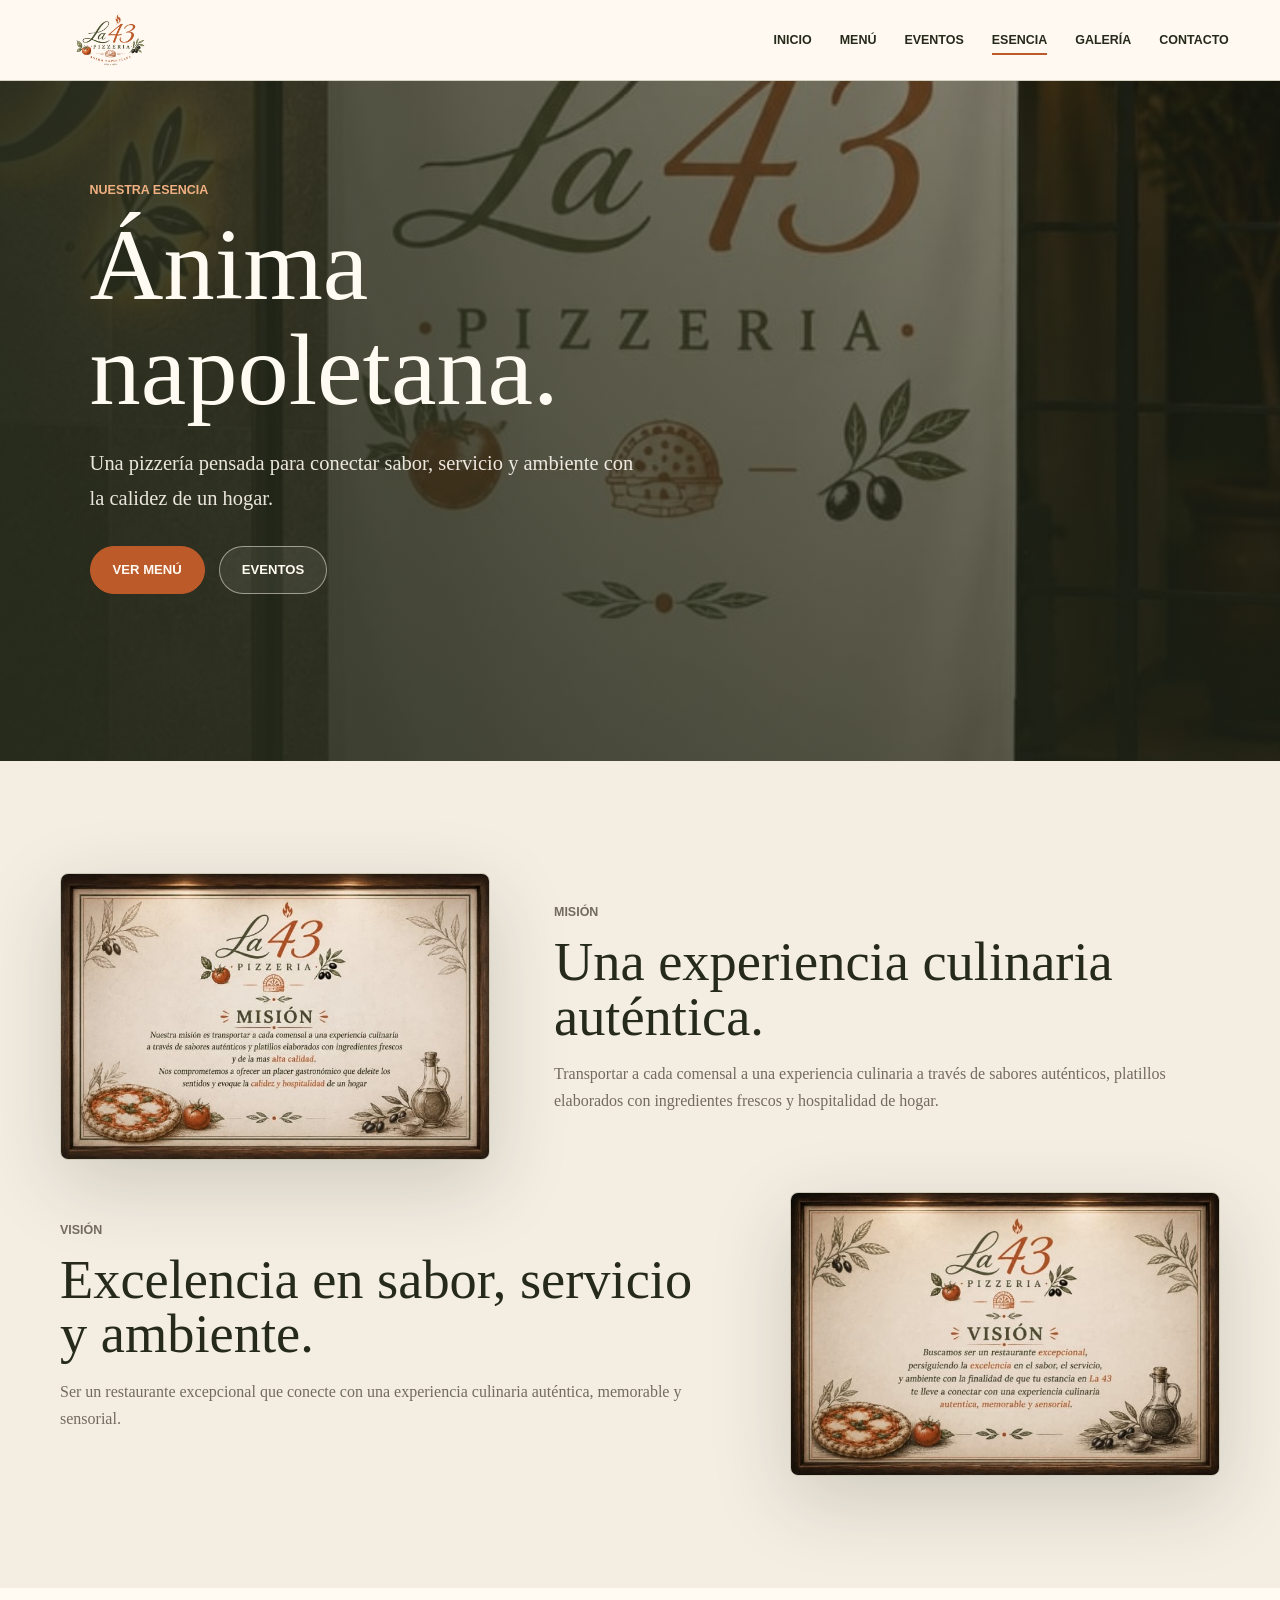
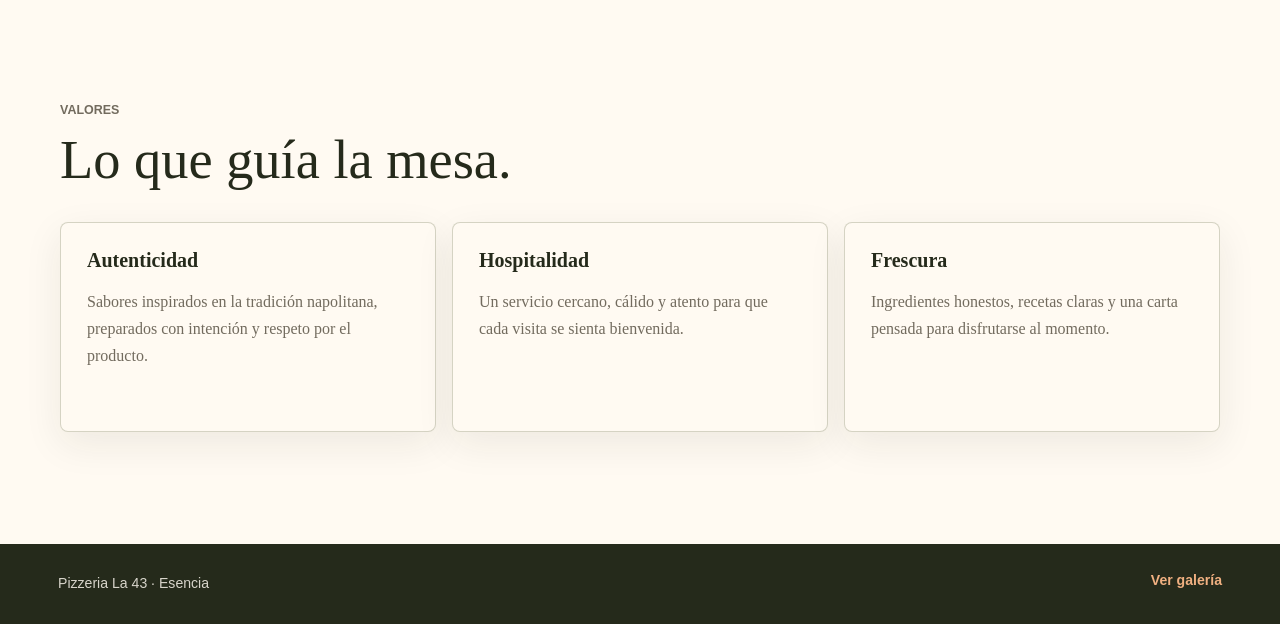
==== esencia.html @ 1fa44447 "Initial commit" ====
<!DOCTYPE html>
<html lang="es">
<head>
  <meta charset="UTF-8">
  <meta name="viewport" content="width=device-width, initial-scale=1.0">
  <title>Esencia | Pizzeria La 43</title>
  <meta name="description" content="Conoce la misión, visión y esencia napolitana de Pizzeria La 43.">
  <link rel="stylesheet" href="style.css?v=2">
</head>
<body>
  <header class="site-header">
    <a class="brand" href="index.html" aria-label="Pizzeria La 43 inicio">
      <img src="assets/logo-nav.png" alt="La 43 Pizzeria">
    </a>
    <button class="nav-toggle" type="button" aria-label="Abrir menú" aria-expanded="false">
      <span></span>
      <span></span>
      <span></span>
    </button>
    <nav class="site-nav" aria-label="Navegación principal">
      <a href="index.html">Inicio</a>
      <a href="index.html#menu">Menú</a>
      <a href="eventos.html">Eventos</a>
      <a href="esencia.html" aria-current="page">Esencia</a>
      <a href="galeria.html">Galería</a>
      <a href="index.html#contacto">Contacto</a>
    </nav>
  </header>

  <main>
    <section class="event-hero">
      <div class="essence-hero-media" aria-hidden="true"></div>
      <div class="hero-overlay"></div>
      <div class="hero-content">
        <p class="eyebrow">Nuestra esencia</p>
        <h1>Ánima napoletana.</h1>
        <p class="hero-copy">Una pizzería pensada para conectar sabor, servicio y ambiente con la calidez de un hogar.</p>
        <div class="hero-actions">
          <a class="button primary" href="index.html#menu">Ver menú</a>
          <a class="button secondary" href="eventos.html">Eventos</a>
        </div>
      </div>
    </section>

    <section class="essence-section">
      <div class="section-shell essence-grid">
        <article class="statement">
          <img src="assets/mision-cropped.jpeg" alt="Misión Pizzeria La 43">
          <div>
            <p class="eyebrow">Misión</p>
            <h2>Una experiencia culinaria auténtica.</h2>
            <p>
              Transportar a cada comensal a una experiencia culinaria a través de sabores
              auténticos, platillos elaborados con ingredientes frescos y hospitalidad de hogar.
            </p>
          </div>
        </article>
        <article class="statement reverse">
          <img src="assets/vision-cropped.jpeg" alt="Visión Pizzeria La 43">
          <div>
            <p class="eyebrow">Visión</p>
            <h2>Excelencia en sabor, servicio y ambiente.</h2>
            <p>
              Ser un restaurante excepcional que conecte con una experiencia culinaria
              auténtica, memorable y sensorial.
            </p>
          </div>
        </article>
      </div>
    </section>

    <section class="values-section">
      <div class="section-shell">
        <div class="section-heading">
          <p class="eyebrow">Valores</p>
          <h2>Lo que guía la mesa.</h2>
        </div>
        <div class="values-grid">
          <article class="value-card">
            <h3>Autenticidad</h3>
            <p>Sabores inspirados en la tradición napolitana, preparados con intención y respeto por el producto.</p>
          </article>
          <article class="value-card">
            <h3>Hospitalidad</h3>
            <p>Un servicio cercano, cálido y atento para que cada visita se sienta bienvenida.</p>
          </article>
          <article class="value-card">
            <h3>Frescura</h3>
            <p>Ingredientes honestos, recetas claras y una carta pensada para disfrutarse al momento.</p>
          </article>
        </div>
      </div>
    </section>
  </main>

  <footer class="site-footer">
    <p>Pizzeria La 43 · Esencia</p>
    <a href="galeria.html">Ver galería</a>
  </footer>

  <script src="script.js?v=2"></script>
</body>
</html>
---- style.css ----
:root {
  --olive: #4f5730;
  --olive-dark: #252a1b;
  --terracotta: #bd5a2a;
  --terracotta-dark: #8f3d20;
  --cream: #f4ede2;
  --paper: #fffaf2;
  --ink: #26231d;
  --muted: #726b5e;
  --line: rgba(79, 87, 48, 0.24);
  --shadow: 0 24px 80px rgba(37, 42, 27, 0.18);
}

* {
  box-sizing: border-box;
}

html {
  scroll-behavior: smooth;
}

body {
  margin: 0;
  color: var(--ink);
  background: var(--cream);
  font-family: Georgia, "Times New Roman", serif;
}

img {
  display: block;
  max-width: 100%;
}

a {
  color: inherit;
  text-decoration: none;
}

.site-header {
  position: sticky;
  top: 0;
  z-index: 20;
  display: flex;
  align-items: center;
  justify-content: space-between;
  min-height: 76px;
  padding: 12px clamp(18px, 4vw, 54px);
  background: rgba(255, 250, 242, 0.92);
  border-bottom: 1px solid var(--line);
  backdrop-filter: blur(16px);
}

.brand {
  display: inline-flex;
  align-items: center;
  justify-content: center;
  width: 118px;
  height: 56px;
  overflow: hidden;
}

.brand img {
  width: 100%;
  height: 100%;
  object-fit: contain;
}

.site-nav {
  display: flex;
  align-items: center;
  gap: 28px;
  color: var(--olive-dark);
  font-family: Arial, Helvetica, sans-serif;
  font-size: 0.78rem;
  font-weight: 700;
  letter-spacing: 0;
  text-transform: uppercase;
}

.site-nav a {
  position: relative;
  padding: 8px 0;
}

.site-nav a::after {
  position: absolute;
  right: 0;
  bottom: 0;
  left: 0;
  height: 2px;
  content: "";
  background: var(--terracotta);
  transform: scaleX(0);
  transform-origin: center;
  transition: transform 180ms ease;
}

.site-nav a:hover::after,
.site-nav a[aria-current="page"]::after {
  transform: scaleX(1);
}

.nav-toggle {
  display: none;
  width: 42px;
  height: 42px;
  padding: 0;
  color: var(--olive-dark);
  background: transparent;
  border: 1px solid var(--line);
  border-radius: 999px;
}

.nav-toggle span {
  display: block;
  width: 18px;
  height: 2px;
  margin: 4px auto;
  background: currentColor;
}

.hero,
.event-hero {
  position: relative;
  min-height: clamp(540px, calc(100vh - 170px), 680px);
  display: grid;
  align-items: center;
  overflow: hidden;
  color: var(--paper);
  background: var(--olive-dark);
}

.hero-media,
.event-hero-media,
.essence-hero-media,
.gallery-hero-media {
  position: absolute;
  inset: 0;
  background-image: url("assets/estandarte-cropped.jpeg");
  background-position: center;
  background-size: cover;
  transform: scale(1.02);
}

.event-hero-media {
  background-image: url("assets/estandarte-cropped.jpeg");
}

.essence-hero-media {
  background-image: url("assets/estandarte-cropped.jpeg");
}

.gallery-hero-media {
  background-image: url("assets/estandarte-cropped.jpeg");
}

.hero-overlay {
  position: absolute;
  inset: 0;
  background:
    linear-gradient(90deg, rgba(37, 42, 27, 0.9), rgba(37, 42, 27, 0.54) 48%, rgba(37, 42, 27, 0.28)),
    linear-gradient(180deg, rgba(37, 42, 27, 0.25), rgba(37, 42, 27, 0.58));
}

.hero-content {
  position: relative;
  z-index: 1;
  width: min(760px, calc(100% - 40px));
  margin-left: clamp(20px, 7vw, 92px);
  padding: 82px 0;
  transform: translateY(-34px);
}

.eyebrow {
  margin: 0 0 12px;
  color: var(--terracotta);
  font-family: Arial, Helvetica, sans-serif;
  font-size: 0.78rem;
  font-weight: 800;
  letter-spacing: 0;
  text-transform: uppercase;
}

.hero-content .eyebrow {
  color: #f0b081;
}

h1,
h2,
h3,
p {
  overflow-wrap: anywhere;
}

h1 {
  max-width: 780px;
  margin: 0;
  font-size: 6.4rem;
  font-weight: 400;
  line-height: 0.92;
}

.hero-content h1 {
  line-height: 1.02;
}

h2 {
  margin: 0;
  color: var(--olive-dark);
  font-size: 3.4rem;
  font-weight: 400;
  line-height: 1;
}

h3 {
  margin: 0;
  color: var(--olive-dark);
  font-size: 1.25rem;
  font-weight: 600;
}

p {
  line-height: 1.7;
}

.hero-copy {
  max-width: 560px;
  margin: 24px 0 0;
  color: rgba(255, 250, 242, 0.9);
  font-size: 1.28rem;
}

.hero-actions,
.contact-actions {
  display: flex;
  flex-wrap: wrap;
  gap: 14px;
  margin-top: 30px;
}

.button {
  display: inline-flex;
  align-items: center;
  justify-content: center;
  min-height: 48px;
  padding: 14px 22px;
  border: 1px solid transparent;
  border-radius: 999px;
  font-family: Arial, Helvetica, sans-serif;
  font-size: 0.82rem;
  font-weight: 800;
  letter-spacing: 0;
  text-transform: uppercase;
  transition: transform 180ms ease, background 180ms ease, border-color 180ms ease;
}

.button:hover {
  transform: translateY(-2px);
}

.button.primary {
  color: var(--paper);
  background: var(--terracotta);
  border-color: var(--terracotta);
}

.button.secondary {
  color: var(--olive-dark);
  background: var(--paper);
  border-color: var(--line);
}

.hero .button.secondary,
.event-hero .button.secondary {
  color: var(--paper);
  background: rgba(255, 250, 242, 0.08);
  border-color: rgba(255, 250, 242, 0.5);
}

.section-shell {
  width: min(1160px, calc(100% - 40px));
  margin: 0 auto;
}

.intro-section,
.event-intro,
.menu-section,
.essence-section,
.gallery-section,
.values-section,
.contact-section,
.event-options,
.event-details,
.event-cta {
  padding: clamp(64px, 9vw, 112px) 0;
}

.intro-section,
.event-intro {
  background: var(--paper);
}

.intro-grid,
.events-strip-grid,
.contact-grid,
.details-grid,
.cta-grid {
  display: grid;
  grid-template-columns: minmax(0, 1fr) minmax(280px, 0.8fr);
  gap: clamp(28px, 6vw, 86px);
  align-items: center;
}

.intro-grid p,
.events-strip-grid p,
.contact-grid p,
.details-grid p {
  margin: 0;
  color: var(--muted);
  font-size: 1.06rem;
}

.section-heading {
  max-width: 720px;
  margin-bottom: 34px;
}

.section-heading p {
  color: var(--muted);
}

.menu-tabs {
  display: flex;
  flex-wrap: wrap;
  gap: 10px;
  margin-bottom: 28px;
}

.menu-tab {
  min-width: 118px;
  min-height: 44px;
  padding: 12px 18px;
  color: var(--olive-dark);
  background: var(--paper);
  border: 1px solid var(--line);
  border-radius: 999px;
  cursor: pointer;
  font-family: Arial, Helvetica, sans-serif;
  font-size: 0.8rem;
  font-weight: 800;
  letter-spacing: 0;
  text-transform: uppercase;
}

.menu-tab.active {
  color: var(--paper);
  background: var(--olive);
  border-color: var(--olive);
}

.menu-panel {
  animation: fadeIn 220ms ease;
}

.menu-layout {
  display: grid;
  grid-template-columns: minmax(0, 1fr) minmax(290px, 430px);
  gap: clamp(24px, 5vw, 56px);
  align-items: start;
}

.menu-list,
.drink-groups,
.detail-list {
  display: grid;
  gap: 16px;
}

.menu-item,
.menu-card,
.event-card,
.value-card,
.gallery-tile,
.info-block,
.detail-list article {
  background: var(--paper);
  border: 1px solid var(--line);
  border-radius: 8px;
  box-shadow: 0 12px 38px rgba(37, 42, 27, 0.08);
}

.menu-item {
  display: flex;
  justify-content: space-between;
  gap: 20px;
  padding: 22px;
}

.menu-item p,
.menu-card li,
.event-card p,
.detail-list p {
  color: var(--muted);
}

.menu-item p {
  margin: 8px 0 0;
}

.menu-item span {
  flex: 0 0 auto;
  color: var(--terracotta-dark);
  font-size: 1.2rem;
  font-weight: 700;
}

.menu-art {
  position: sticky;
  top: 100px;
  margin: 0;
}

.menu-art img {
  width: 100%;
  max-height: 680px;
  object-fit: cover;
  border: 1px solid var(--line);
  border-radius: 8px;
  box-shadow: var(--shadow);
}

.menu-card {
  padding: 24px;
}

.menu-card ul {
  display: grid;
  gap: 10px;
  padding-left: 18px;
  margin: 16px 0 0;
}

.events-strip,
.event-cta {
  padding: clamp(54px, 8vw, 86px) 0;
  color: var(--paper);
  background: var(--olive-dark);
}

.events-strip h2,
.event-cta h2 {
  color: var(--paper);
}

.events-strip p {
  color: rgba(255, 250, 242, 0.78);
}

.events-strip-grid {
  grid-template-columns: minmax(0, 1fr) minmax(260px, 0.72fr) auto;
}

.essence-grid {
  display: grid;
  gap: 32px;
}

.statement {
  display: grid;
  grid-template-columns: minmax(260px, 430px) minmax(0, 1fr);
  gap: clamp(28px, 5vw, 64px);
  align-items: center;
}

.statement.reverse {
  grid-template-columns: minmax(0, 1fr) minmax(260px, 430px);
}

.statement.reverse img {
  order: 2;
}

.statement img {
  width: 100%;
  border: 1px solid var(--line);
  border-radius: 8px;
  box-shadow: var(--shadow);
}

.statement p {
  color: var(--muted);
}

.values-section {
  background: var(--paper);
}

.values-grid {
  display: grid;
  grid-template-columns: repeat(3, minmax(0, 1fr));
  gap: 16px;
}

.value-card {
  min-height: 210px;
  padding: 26px;
}

.value-card p {
  color: var(--muted);
}

.gallery-section {
  background: var(--paper);
}

.gallery-grid {
  display: grid;
  grid-template-columns: 1.2fr 1fr 1fr;
  gap: 18px;
}

.gallery-grid img {
  width: 100%;
  height: 360px;
  object-fit: cover;
  border: 1px solid var(--line);
  border-radius: 8px;
}

.gallery-page-grid {
  display: grid;
  grid-template-columns: repeat(3, minmax(0, 1fr));
  gap: 18px;
}

.gallery-tile {
  position: relative;
  margin: 0;
  overflow: hidden;
  cursor: zoom-in;
  transition: transform 220ms ease, box-shadow 220ms ease, border-color 220ms ease;
}

.gallery-tile.featured {
  grid-row: span 2;
}

.gallery-tile::after {
  position: absolute;
  inset: 0;
  content: "";
  pointer-events: none;
  background: linear-gradient(180deg, rgba(255, 250, 242, 0), rgba(189, 90, 42, 0.16));
  opacity: 0;
  transition: opacity 220ms ease;
}

.gallery-tile img {
  width: 100%;
  height: 320px;
  object-fit: cover;
  transition: transform 320ms ease, filter 220ms ease;
}

.gallery-tile.featured img {
  height: 660px;
}

.gallery-tile figcaption {
  position: relative;
  z-index: 1;
  padding: 14px 16px 16px;
  color: var(--olive-dark);
  font-family: Arial, Helvetica, sans-serif;
  font-size: 0.82rem;
  font-weight: 800;
  text-transform: uppercase;
}

.gallery-tile:hover,
.gallery-tile:focus-visible {
  border-color: rgba(189, 90, 42, 0.55);
  box-shadow: 0 22px 60px rgba(37, 42, 27, 0.18);
  transform: translateY(-6px);
}

.gallery-tile:hover::after,
.gallery-tile:focus-visible::after {
  opacity: 1;
}

.gallery-tile:hover img,
.gallery-tile:focus-visible img {
  filter: saturate(1.08) contrast(1.02);
  transform: scale(1.045);
}

.gallery-tile:focus-visible {
  outline: 3px solid rgba(189, 90, 42, 0.45);
  outline-offset: 4px;
}

.lightbox {
  position: fixed;
  inset: 0;
  z-index: 50;
  display: grid;
  grid-template-columns: 70px minmax(0, 1fr) 70px;
  align-items: center;
  gap: 12px;
  padding: 76px clamp(18px, 4vw, 56px) 34px;
  background: rgba(20, 22, 15, 0.9);
  backdrop-filter: blur(12px);
}

.lightbox[hidden] {
  display: none;
}

.lightbox-content {
  display: grid;
  justify-items: center;
  gap: 14px;
  min-width: 0;
  margin: 0;
}

.lightbox-image {
  max-width: min(100%, 1050px);
  max-height: calc(100vh - 170px);
  object-fit: contain;
  border: 1px solid rgba(255, 250, 242, 0.22);
  border-radius: 8px;
  box-shadow: 0 28px 100px rgba(0, 0, 0, 0.45);
}

.lightbox-caption {
  color: var(--paper);
  font-family: Arial, Helvetica, sans-serif;
  font-size: 0.88rem;
  font-weight: 800;
  text-transform: uppercase;
}

.lightbox-close,
.lightbox-nav {
  display: inline-flex;
  align-items: center;
  justify-content: center;
  color: var(--paper);
  background: rgba(255, 250, 242, 0.1);
  border: 1px solid rgba(255, 250, 242, 0.34);
  border-radius: 999px;
  cursor: pointer;
  transition: background 180ms ease, transform 180ms ease;
}

.lightbox-close:hover,
.lightbox-nav:hover,
.lightbox-close:focus-visible,
.lightbox-nav:focus-visible {
  background: rgba(189, 90, 42, 0.92);
  transform: translateY(-2px);
}

.lightbox-close {
  position: absolute;
  top: 22px;
  right: 24px;
  width: 46px;
  height: 46px;
  font-size: 2rem;
  line-height: 1;
}

.lightbox-nav {
  width: 54px;
  height: 54px;
  font-size: 2.8rem;
  line-height: 1;
}

.lightbox-prev {
  justify-self: end;
}

.lightbox-next {
  justify-self: start;
}

body.lightbox-open {
  overflow: hidden;
}

.contact-section {
  background:
    linear-gradient(90deg, rgba(255, 250, 242, 0.96), rgba(255, 250, 242, 0.92)),
    url("assets/instagram-qr-cropped.jpeg") center/cover;
}

.info-block {
  padding: 28px;
}

.info-block h3 + p {
  margin-top: 8px;
}

.info-block p + h3 {
  margin-top: 24px;
}

.site-footer {
  display: flex;
  flex-wrap: wrap;
  justify-content: space-between;
  gap: 14px;
  padding: 28px clamp(20px, 5vw, 58px);
  color: rgba(255, 250, 242, 0.82);
  background: var(--olive-dark);
  font-family: Arial, Helvetica, sans-serif;
  font-size: 0.88rem;
}

.site-footer p {
  margin: 0;
}

.site-footer a {
  color: #f0b081;
  font-weight: 700;
}

.event-options {
  background: var(--cream);
}

.event-card-grid {
  display: grid;
  grid-template-columns: repeat(4, minmax(0, 1fr));
  gap: 16px;
}

.event-card {
  min-height: 260px;
  padding: 24px;
}

.event-card span {
  display: inline-flex;
  align-items: center;
  justify-content: center;
  width: 42px;
  height: 42px;
  margin-bottom: 24px;
  color: var(--paper);
  background: var(--terracotta);
  border-radius: 50%;
  font-family: Arial, Helvetica, sans-serif;
  font-weight: 800;
}

.event-details {
  background: var(--paper);
}

.detail-list article {
  padding: 22px;
}

.cta-grid {
  grid-template-columns: minmax(0, 1fr) auto;
}

@keyframes fadeIn {
  from {
    opacity: 0;
    transform: translateY(8px);
  }

  to {
    opacity: 1;
    transform: translateY(0);
  }
}

@media (max-width: 900px) {
  .site-header {
    min-height: 70px;
  }

  .nav-toggle {
    display: block;
  }

  .site-nav {
    position: absolute;
    top: 100%;
    right: 16px;
    left: 16px;
    display: none;
    flex-direction: column;
    align-items: stretch;
    gap: 0;
    padding: 12px;
    background: var(--paper);
    border: 1px solid var(--line);
    border-radius: 8px;
    box-shadow: var(--shadow);
  }

  .site-nav.open {
    display: flex;
  }

  .site-nav a {
    padding: 14px 10px;
  }

  .hero,
  .event-hero {
    min-height: clamp(520px, calc(100vh - 130px), 640px);
  }

  .hero-overlay {
    background:
      linear-gradient(180deg, rgba(37, 42, 27, 0.56), rgba(37, 42, 27, 0.9)),
      linear-gradient(90deg, rgba(37, 42, 27, 0.64), rgba(37, 42, 27, 0.2));
  }

  .hero-content {
    width: min(100% - 32px, 620px);
    margin: 0 auto;
    padding: 64px 0;
    transform: translateY(-18px);
  }

  h1 {
    font-size: 4.5rem;
  }

  h2 {
    font-size: 2.7rem;
  }

  .hero-copy {
    font-size: 1.16rem;
  }

  .intro-grid,
  .events-strip-grid,
  .contact-grid,
  .details-grid,
  .cta-grid,
  .menu-layout,
  .statement,
  .statement.reverse {
    grid-template-columns: 1fr;
  }

  .statement.reverse img {
    order: 0;
  }

  .menu-art {
    position: static;
  }

  .events-strip-grid,
  .cta-grid {
    align-items: start;
  }

  .event-card-grid,
  .gallery-grid,
  .values-grid,
  .gallery-page-grid {
    grid-template-columns: repeat(2, minmax(0, 1fr));
  }

  .gallery-tile.featured {
    grid-row: span 1;
  }

  .gallery-tile.featured img {
    height: 320px;
  }

  .lightbox {
    grid-template-columns: 1fr;
    grid-template-rows: 1fr auto;
    padding: 78px 18px 24px;
  }

  .lightbox-content {
    grid-row: 1;
  }

  .lightbox-nav {
    position: fixed;
    bottom: 22px;
    width: 48px;
    height: 48px;
  }

  .lightbox-prev {
    left: calc(50% - 62px);
  }

  .lightbox-next {
    right: calc(50% - 62px);
  }

  .lightbox-image {
    max-height: calc(100vh - 170px);
  }
}

@media (max-width: 560px) {
  .brand {
    width: 104px;
    height: 52px;
  }

  h1 {
    font-size: 3.05rem;
  }

  h2 {
    font-size: 2.2rem;
  }

  h3 {
    font-size: 1.12rem;
  }

  .hero-copy {
    font-size: 1.04rem;
  }

  .button {
    width: 100%;
  }

  .hero-actions,
  .contact-actions {
    width: 100%;
  }

  .menu-tabs {
    display: grid;
    grid-template-columns: 1fr;
  }

  .menu-tab {
    width: 100%;
  }

  .menu-item {
    flex-direction: column;
    padding: 20px;
  }

  .event-card-grid,
  .gallery-grid,
  .values-grid,
  .gallery-page-grid {
    grid-template-columns: 1fr;
  }

  .gallery-grid img,
  .gallery-tile img,
  .gallery-tile.featured img {
    height: 300px;
  }

  .site-footer {
    display: grid;
  }
}
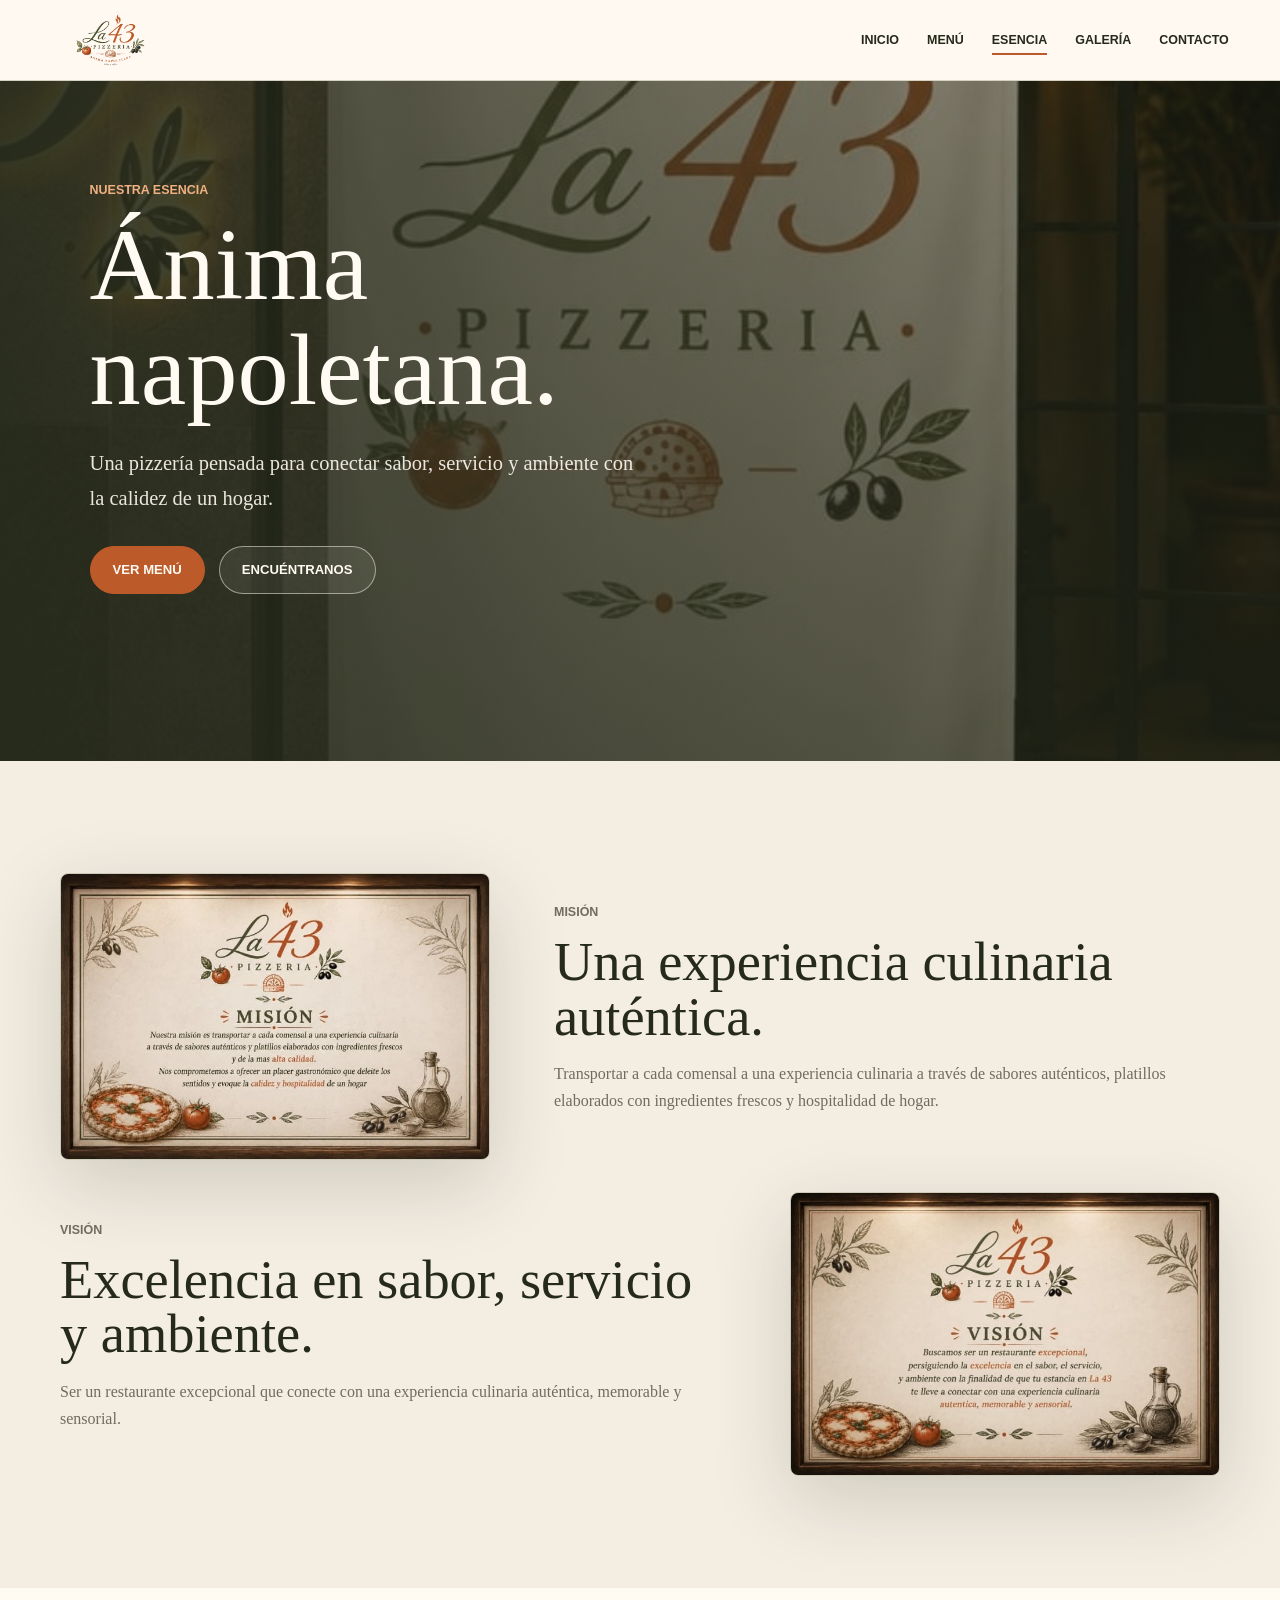
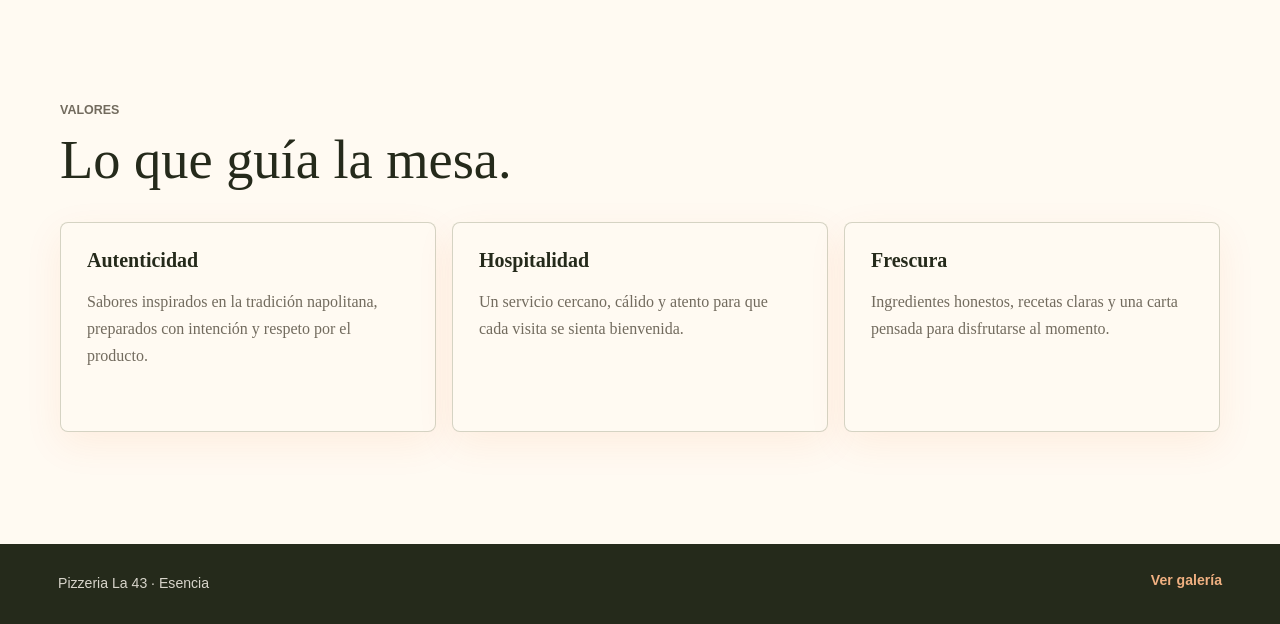
==== commit 85025ed0: "Pagina y referencias a Eventos removidas" ====
--- a/esencia.html
+++ b/esencia.html
@@ -19,8 +19,7 @@
     </button>
     <nav class="site-nav" aria-label="Navegación principal">
       <a href="index.html">Inicio</a>
-      <a href="index.html#menu">Menú</a>
-      <a href="eventos.html">Eventos</a>
+      <a href="menu.html">Menú</a>
       <a href="esencia.html" aria-current="page">Esencia</a>
       <a href="galeria.html">Galería</a>
       <a href="index.html#contacto">Contacto</a>
@@ -36,8 +35,8 @@
         <h1>Ánima napoletana.</h1>
         <p class="hero-copy">Una pizzería pensada para conectar sabor, servicio y ambiente con la calidez de un hogar.</p>
         <div class="hero-actions">
-          <a class="button primary" href="index.html#menu">Ver menú</a>
-          <a class="button secondary" href="eventos.html">Eventos</a>
+          <a class="button primary" href="menu.html">Ver menú</a>
+          <a class="button secondary" href="index.html#contacto">Encuéntranos</a>
         </div>
       </div>
     </section>
--- a/style.css
+++ b/style.css
@@ -136,7 +136,7 @@
 .gallery-hero-media {
   position: absolute;
   inset: 0;
-  background-image: url("assets/estandarte-cropped.jpeg");
+  background-image: url("assets/fondo-hero.jpg");
   background-position: center;
   background-size: cover;
   transform: scale(1.02);
@@ -151,7 +151,8 @@
 }
 
 .gallery-hero-media {
-  background-image: url("assets/estandarte-cropped.jpeg");
+  background-position: top;
+  background-image: url("assets/fondo-gallery.jpeg");
 }
 
 .hero-overlay {
@@ -264,6 +265,16 @@
   border-color: var(--terracotta);
 }
 
+.button.small { 
+  color: var(--paper);
+  background: var(--terracotta);
+  border-color: var(--terracotta);
+  min-height: 38px;
+  padding: 10px 24px;
+  font-size: 0.70rem;
+  transform: none;
+}
+
 .button.secondary {
   color: var(--olive-dark);
   background: var(--paper);
@@ -386,7 +397,7 @@
   background: var(--paper);
   border: 1px solid var(--line);
   border-radius: 8px;
-  box-shadow: 0 12px 38px rgba(37, 42, 27, 0.08);
+  box-shadow: 0 12px 38px rgba(245, 86, 0, 0.08);
 }
 
 .menu-item {
@@ -418,6 +429,10 @@
   position: sticky;
   top: 100px;
   margin: 0;
+  display: flex;
+  gap: 10px;
+  flex-direction: column;
+  
 }
 
 .menu-art img {
@@ -705,10 +720,28 @@
 
 .info-block h3 + p {
   margin-top: 8px;
+  color: black;
 }
 
 .info-block p + h3 {
   margin-top: 24px;
+  color: black;
+} 
+
+.info-block p {
+  color: black;
+} 
+
+.info-block a {
+  color: rgb(194, 140, 40);
+  font-weight: bold;
+} 
+
+.info-block .map-button {
+  display: inline-flex;
+  width: fit-content;
+  padding: 10px 16px;
+  margin: 8px 0 10px -2px;
 }
 
 .site-footer {
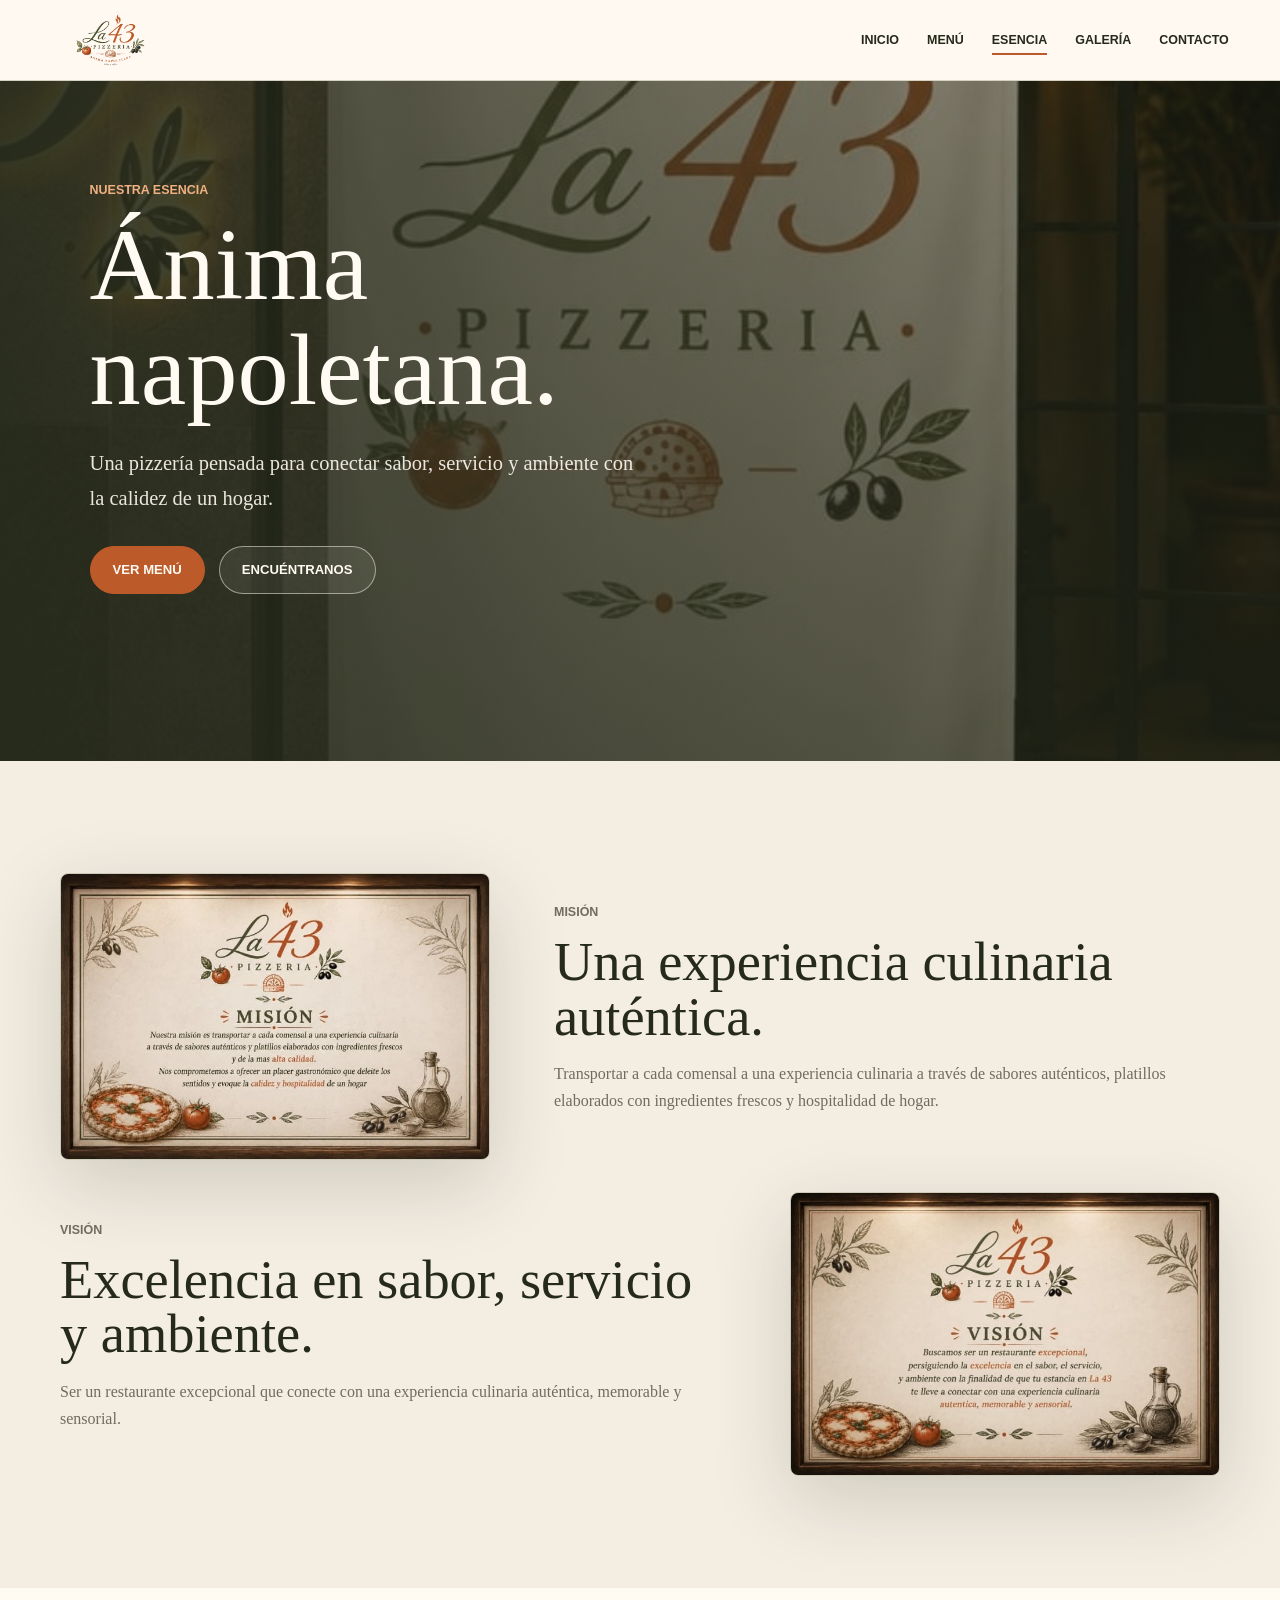
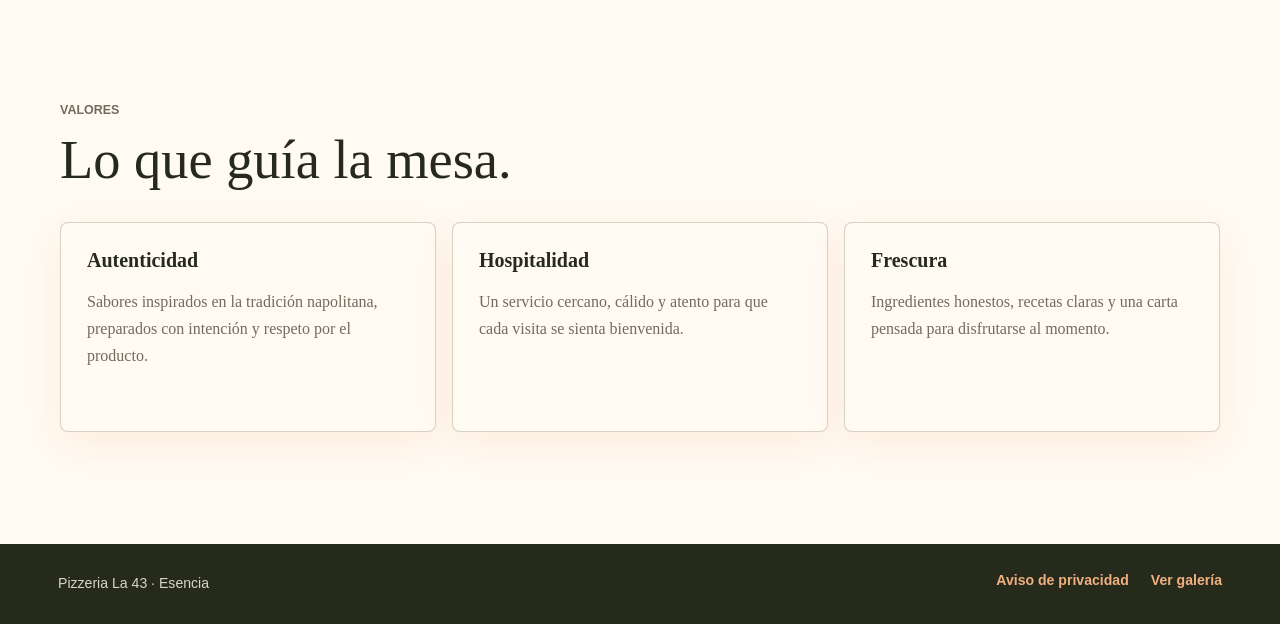
==== commit 5a7def80: "Aviso de privacidad aniadido" ====
--- a/esencia.html
+++ b/esencia.html
@@ -5,7 +5,7 @@
   <meta name="viewport" content="width=device-width, initial-scale=1.0">
   <title>Esencia | Pizzeria La 43</title>
   <meta name="description" content="Conoce la misión, visión y esencia napolitana de Pizzeria La 43.">
-  <link rel="stylesheet" href="style.css?v=2">
+  <link rel="stylesheet" href="style.css?v=4">
 </head>
 <body>
   <header class="site-header">
@@ -94,9 +94,12 @@
 
   <footer class="site-footer">
     <p>Pizzeria La 43 · Esencia</p>
-    <a href="galeria.html">Ver galería</a>
+    <div class="footer-links">
+      <a href="aviso-privacidad.html">Aviso de privacidad</a>
+      <a href="galeria.html">Ver galería</a>
+    </div>
   </footer>
 
-  <script src="script.js?v=2"></script>
+  <script src="script.js?v=3"></script>
 </body>
 </html>
--- a/style.css
+++ b/style.css
@@ -302,7 +302,8 @@
 .contact-section,
 .event-options,
 .event-details,
-.event-cta {
+.event-cta,
+.privacy-section {
   padding: clamp(64px, 9vw, 112px) 0;
 }
 
@@ -765,6 +766,13 @@
   font-weight: 700;
 }
 
+.footer-links {
+  display: flex;
+  flex-wrap: wrap;
+  gap: 14px 22px;
+  justify-content: flex-end;
+}
+
 .event-options {
   background: var(--cream);
 }
@@ -796,6 +804,65 @@
 
 .event-details {
   background: var(--paper);
+}
+
+.privacy-hero {
+  padding: clamp(70px, 9vw, 120px) 0;
+  color: var(--paper);
+  background:
+    linear-gradient(90deg, rgba(37, 42, 27, 0.92), rgba(37, 42, 27, 0.72)),
+    url("assets/estandarte-cropped.jpeg") center/cover;
+}
+
+.privacy-hero h1 {
+  color: var(--paper);
+  font-size: 4.8rem;
+  line-height: 1;
+}
+
+.privacy-card {
+  background: var(--paper);
+  border: 1px solid var(--line);
+  border-radius: 8px;
+  box-shadow: var(--shadow);
+}
+
+.legal-content {
+  max-width: 880px;
+  padding: clamp(28px, 5vw, 64px);
+}
+
+.legal-content h2 {
+  margin-top: 36px;
+  font-family: Arial, Helvetica, sans-serif;
+  font-size: 1rem;
+  font-weight: 800;
+  text-transform: uppercase;
+}
+
+.legal-content h2:first-child {
+  margin-top: 0;
+}
+
+.legal-content p,
+.legal-content li {
+  color: var(--muted);
+  font-size: 1.02rem;
+  line-height: 1.75;
+}
+
+.legal-content ul {
+  display: grid;
+  gap: 10px;
+  padding-left: 22px;
+  margin: 14px 0 0;
+}
+
+.legal-content a {
+  color: var(--terracotta-dark);
+  font-weight: 700;
+  text-decoration: underline;
+  text-underline-offset: 3px;
 }
 
 .detail-list article {
@@ -873,6 +940,10 @@
     font-size: 4.5rem;
   }
 
+  .privacy-hero h1 {
+    font-size: 3.6rem;
+  }
+
   h2 {
     font-size: 2.7rem;
   }
@@ -960,6 +1031,10 @@
     font-size: 3.05rem;
   }
 
+  .privacy-hero h1 {
+    font-size: 2.8rem;
+  }
+
   h2 {
     font-size: 2.2rem;
   }
@@ -1011,4 +1086,8 @@
   .site-footer {
     display: grid;
   }
-}
+
+  .footer-links {
+    justify-content: flex-start;
+  }
+}
